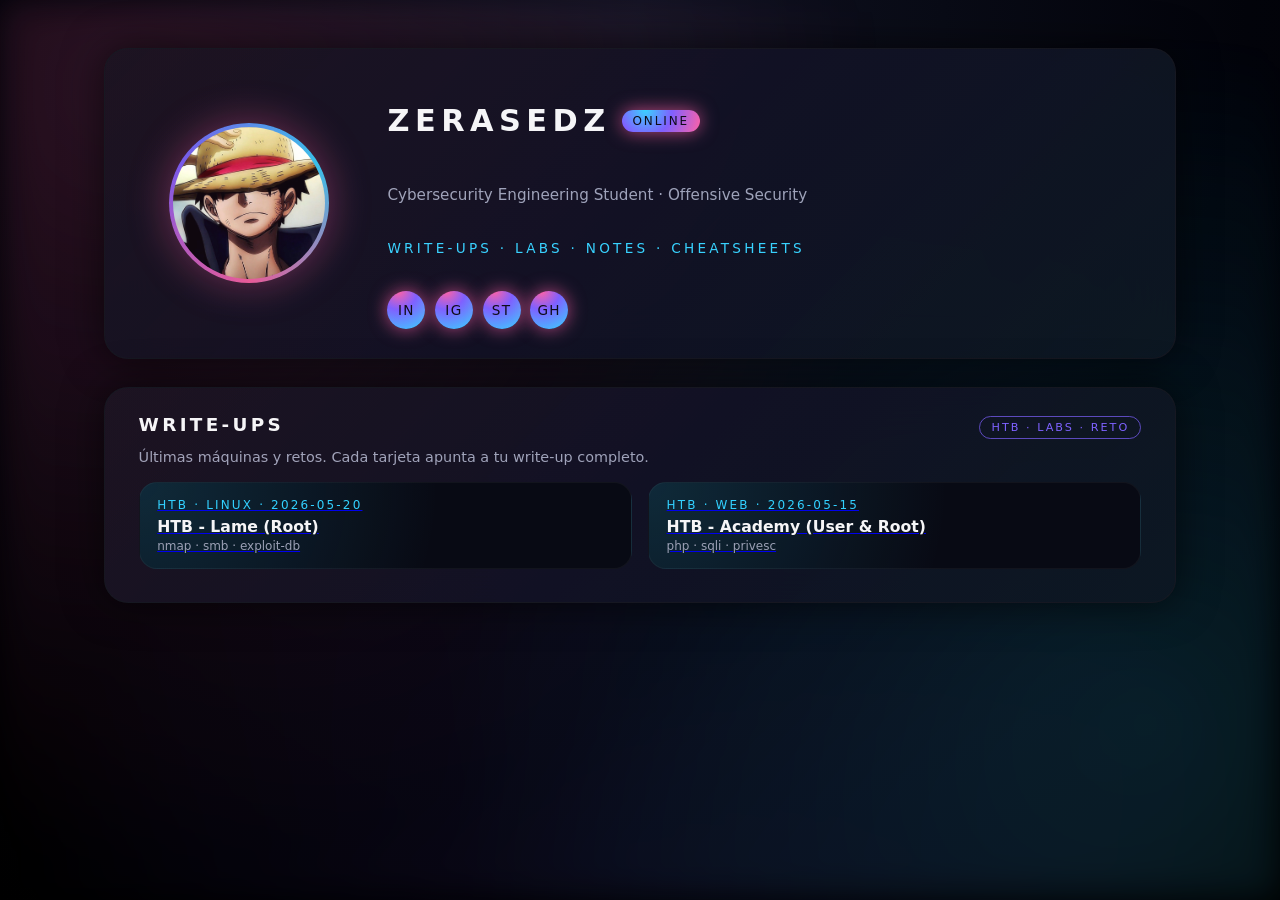
==== index.html @ d7bb5677 "Inicial blog write-ups" ====
<!DOCTYPE html>
<html lang="es">
<head>
  <meta charset="UTF-8" />
  <title>Tu Handle | Cybersec Lab</title>
  <meta name="viewport" content="width=device-width, initial-scale=1" />
  <link rel="stylesheet" href="styles.css" />
</head>
<body>
  <div class="bg-overlay"></div>

  <main class="container">
    <!-- TARJETA PERFIL -->
    <section class="card profile-card">
      <div class="profile-left">
        <div class="avatar">
          <!-- pon tu imagen en /img/avatar.jpg -->
          <img src="img/avatar.png" alt="Avatar" />
        </div>
      </div>

      <div class="profile-right">
        <div class="profile-header">
          <h1 class="handle">ZerasedZ</h1>
          <span class="status-pill">online</span>
        </div>
        <p class="subtitle">Cybersecurity Engineering Student · Offensive Security</p>
        <p class="meta">Write‑ups · Labs · Notes · Cheatsheets</p>

        <div class="social-row">
          <a href="https://linkedin.com" target="_blank" class="social-link">in</a>
          <a href="https://instagram.com" target="_blank" class="social-link">ig</a>
          <a href="https://steamcommunity.com" target="_blank" class="social-link">st</a>
          <a href="https://github.com" target="_blank" class="social-link">gh</a>
        </div>
      </div>
    </section>

    <!-- LISTA DE WRITE-UPS -->
    <section class="card posts-card">
      <header class="posts-header">
        <h2>Write‑ups</h2>
        <span class="badge">HTB · Labs · Reto</span>
      </header>
      <p class="posts-description">
        Últimas máquinas y retos. Cada tarjeta apunta a tu write‑up completo.
      </p>

      <div id="posts-list" class="posts-list">
        <!-- JS inyecta aquí las tarjetas -->
      </div>
    </section>
  </main>

  <script src="posts.js"></script>
</body>
</html>
---- styles.css ----
:root {
    --bg: #05070b;
    --bg-card: rgba(12, 16, 26, 0.92);
    --accent: #ff5e9f;     /* rosa neón suave */
    --accent-soft: #7b5cff;
    --accent-alt: #32d1ff; /* cian suave */
    --text-main: #f5f5f7;
    --text-muted: #9ba0b5;
    --border-glow: rgba(255, 94, 159, 0.3);
    --radius-lg: 24px;
    --radius-md: 18px;
    --shadow-soft: 0 0 40px rgba(0, 0, 0, 0.6);
    --font-main: system-ui, -apple-system, BlinkMacSystemFont, "SF Pro Text", sans-serif;
  }
  
  *,
  *::before,
  *::after {
    box-sizing: border-box;
  }
  
  html,
  body {
    margin: 0;
    padding: 0;
    height: 100%;
    font-family: var(--font-main);
    background: radial-gradient(circle at top, #101322 0, #02030a 55%, #000 100%);
    color: var(--text-main);
  }
  
  /* FONDO CON BLUR */
  
  .bg-overlay {
    position: fixed;
    inset: 0;
    pointer-events: none;
    background:
      radial-gradient(circle at 10% 10%, rgba(255, 94, 159, 0.18) 0, transparent 55%),
      radial-gradient(circle at 90% 80%, rgba(50, 209, 255, 0.16) 0, transparent 52%),
      radial-gradient(circle at 50% 120%, rgba(123, 92, 255, 0.12) 0, transparent 55%);
    filter: blur(18px);
    opacity: 0.9;
  }
  
  /* LAYOUT PRINCIPAL */
  
  .container {
    position: relative;
    min-height: 100vh;
    display: flex;
    flex-direction: column;
    gap: 1.8rem;
    padding: 3rem 1.5rem 3.5rem;
    max-width: 1120px;
    margin: 0 auto;
    z-index: 1;
  }
  
  /* TARJETAS */
  
  .card {
    backdrop-filter: blur(28px);
    background: linear-gradient(
      135deg,
      rgba(10, 12, 22, 0.98),
      rgba(9, 11, 20, 0.92)
    );
    border-radius: var(--radius-lg);
    border: 1px solid rgba(255, 255, 255, 0.05);
    box-shadow: var(--shadow-soft);
    position: relative;
    overflow: hidden;
  }
  
  .card::before {
    content: "";
    position: absolute;
    inset: -1px;
    border-radius: inherit;
    background: linear-gradient(
      135deg,
      rgba(255, 94, 159, 0.22),
      rgba(123, 92, 255, 0.18),
      rgba(50, 209, 255, 0.16)
    );
    opacity: 0.35;
    mix-blend-mode: screen;
    pointer-events: none;
  }
  
  /* PERFIL */
  
  .profile-card {
    display: grid;
    grid-template-columns: minmax(0, 220px) minmax(0, 1fr);
    gap: 1.8rem;
    padding: 1.8rem 2.1rem;
  }
  
  .profile-left {
    display: flex;
    align-items: center;
    justify-content: center;
  }
  
  .avatar {
    width: 160px;
    height: 160px;
    border-radius: 50%;
    padding: 4px;
    background: conic-gradient(
      from 180deg,
      rgba(255, 94, 159, 0.9),
      rgba(123, 92, 255, 0.9),
      rgba(50, 209, 255, 0.9),
      rgba(255, 94, 159, 0.9)
    );
    box-shadow: 0 0 40px rgba(255, 94, 159, 0.38);
  }
  
  .avatar img {
    width: 100%;
    height: 100%;
    border-radius: 50%;
    object-fit: cover;
  }
  
  .profile-right {
    display: flex;
    flex-direction: column;
    justify-content: center;
    gap: 0.45rem;
  }
  
  .profile-header {
    display: flex;
    align-items: center;
    gap: 0.7rem;
  }
  
  .handle {
    font-size: 1.9rem;
    letter-spacing: 0.18em;
    text-transform: uppercase;
    color: var(--text-main);
  }
  
  .status-pill {
    font-size: 0.75rem;
    text-transform: uppercase;
    letter-spacing: 0.16em;
    padding: 0.25rem 0.65rem;
    border-radius: 999px;
    background: radial-gradient(circle at 30% 0, #32d1ff 0, #7b5cff 45%, #ff5e9f 100%);
    color: #050509;
    box-shadow: 0 0 18px rgba(255, 94, 159, 0.7);
  }
  
  .subtitle {
    font-size: 0.95rem;
    color: var(--text-muted);
  }
  
  .meta {
    font-size: 0.85rem;
    text-transform: uppercase;
    letter-spacing: 0.24em;
    color: var(--accent-alt);
  }
  
  .social-row {
    margin-top: 0.9rem;
    display: flex;
    gap: 0.6rem;
  }
  
  .social-link {
    width: 38px;
    height: 38px;
    border-radius: 999px;
    display: inline-flex;
    align-items: center;
    justify-content: center;
    font-size: 0.85rem;
    text-transform: uppercase;
    letter-spacing: 0.1em;
    text-decoration: none;
    color: #050509;
    background: radial-gradient(circle at 30% 0, #ff5e9f 0, #7b5cff 40%, #32d1ff 100%);
    box-shadow: 0 0 18px rgba(255, 94, 159, 0.7);
    transition: transform 0.15s ease-out, box-shadow 0.15s ease-out, filter 0.15s;
  }
  
  .social-link:hover {
    transform: translateY(-1px) scale(1.04);
    filter: brightness(1.1);
    box-shadow: 0 0 22px rgba(50, 209, 255, 0.8);
  }
  
  /* WRITE-UPS */
  
  .posts-card {
    padding: 1.6rem 2.1rem 2.1rem;
  }
  
  .posts-header {
    display: flex;
    align-items: baseline;
    justify-content: space-between;
    gap: 1rem;
    margin-bottom: 0.6rem;
  }
  
  .posts-header h2 {
    margin: 0;
    font-size: 1.15rem;
    letter-spacing: 0.18em;
    text-transform: uppercase;
    color: var(--text-main);
  }
  
  .badge {
    padding: 0.25rem 0.7rem;
    border-radius: 999px;
    font-size: 0.7rem;
    text-transform: uppercase;
    letter-spacing: 0.18em;
    border: 1px solid rgba(123, 92, 255, 0.7);
    color: var(--accent-soft);
  }
  
  .posts-description {
    margin: 0 0 1.1rem;
    font-size: 0.9rem;
    color: var(--text-muted);
  }
  
  .posts-list {
    display: grid;
    grid-template-columns: repeat(auto-fit, minmax(260px, 1fr));
    gap: 1rem;
  }
  
  .post-card {
    position: relative;
    padding: 0.95rem 1.1rem;
    border-radius: var(--radius-md);
    background: radial-gradient(circle at 0 0, rgba(50, 209, 255, 0.16), transparent 60%),
                rgba(9, 11, 20, 0.96);
    border: 1px solid rgba(255, 255, 255, 0.04);
    cursor: pointer;
    transition: transform 0.15s ease-out, box-shadow 0.15s ease-out, border-color 0.15s;
  }
  
  .post-card:hover {
    transform: translateY(-3px);
    border-color: var(--border-glow);
    box-shadow: 0 16px 32px rgba(0, 0, 0, 0.7);
  }
  
  .post-title {
    font-size: 0.98rem;
    margin: 0 0 0.15rem;
    color: var(--text-main);
  }
  
  .post-meta {
    font-size: 0.75rem;
    text-transform: uppercase;
    letter-spacing: 0.18em;
    color: var(--accent-alt);
    margin-bottom: 0.3rem;
  }
  
  .post-tags {
    font-size: 0.75rem;
    color: var(--text-muted);
  }
  
  /* RESPONSIVE */
  
  @media (max-width: 720px) {
    .container {
      padding: 2.2rem 1.1rem 2.8rem;
    }
  
    .profile-card {
      grid-template-columns: 1fr;
      text-align: center;
    }
  
    .profile-header {
      justify-content: center;
    }
  
    .social-row {
      justify-content: center;
    }
  
    .avatar {
      width: 130px;
      height: 130px;
    }
  }
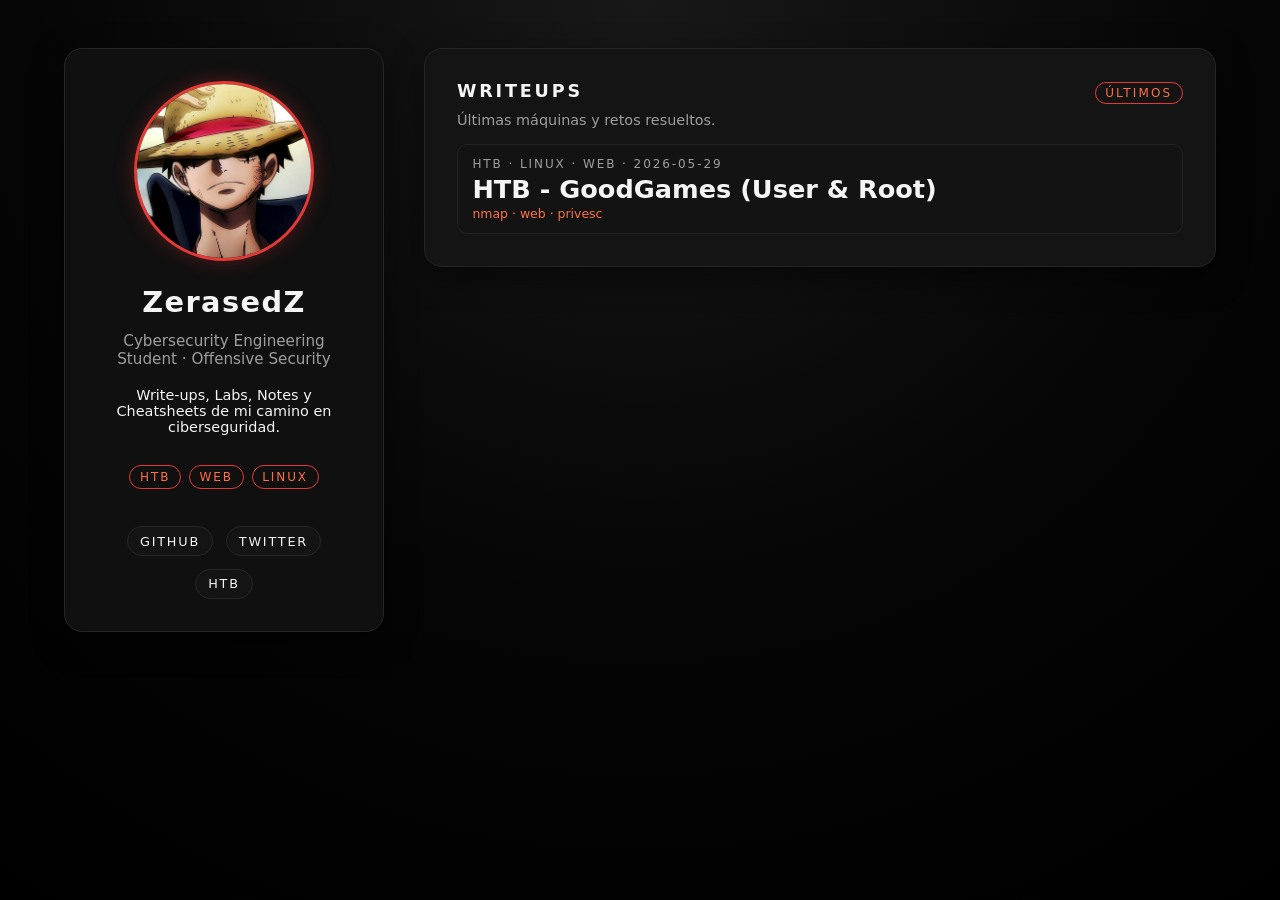
==== commit 7c69bfb4: "feat: actualizacion de diseño en index y agregado de writeup GoodGames" ====
--- a/index.html
+++ b/index.html
@@ -2,54 +2,52 @@
 <html lang="es">
 <head>
   <meta charset="UTF-8" />
-  <title>Tu Handle | Cybersec Lab</title>
+  <title>ZerasedZ | HTB Writeups</title>
   <meta name="viewport" content="width=device-width, initial-scale=1" />
-  <link rel="stylesheet" href="styles.css" />
+  <link rel="stylesheet" href="styles.css?v=2" />
 </head>
 <body>
-  <div class="bg-overlay"></div>
+  <main class="page">
+    
+    <aside class="profile-panel panel">
+      <div class="profile-photo">
+        <img src="img/avatar.png" alt="Avatar de ZerasedZ" />
+      </div>
 
-  <main class="container">
-    <!-- TARJETA PERFIL -->
-    <section class="card profile-card">
-      <div class="profile-left">
-        <div class="avatar">
-          <!-- pon tu imagen en /img/avatar.jpg -->
-          <img src="img/avatar.png" alt="Avatar" />
+      <div class="profile-info">
+        <h1 class="profile-name">ZerasedZ</h1>
+        <p class="profile-role">Cybersecurity Engineering Student · Offensive Security</p>
+        <p class="profile-text">
+          Write-ups, Labs, Notes y Cheatsheets de mi camino en ciberseguridad.
+        </p>
+
+        <div class="profile-meta">
+          <span>HTB</span>
+          <span>Web</span>
+          <span>Linux</span>
+        </div>
+
+        <div class="profile-links">
+          <a href="https://github.com/JeinerGutierrez" target="_blank">GitHub</a>
+          <a href="https://twitter.com" target="_blank">Twitter</a>
+          <a href="https://profile.hackthebox.com/profile/019d4be4-ec1e-706b-9196-b4be2dab6db5" target="_blank">HTB</a>
         </div>
       </div>
+    </aside>
 
-      <div class="profile-right">
-        <div class="profile-header">
-          <h1 class="handle">ZerasedZ</h1>
-          <span class="status-pill">online</span>
-        </div>
-        <p class="subtitle">Cybersecurity Engineering Student · Offensive Security</p>
-        <p class="meta">Write‑ups · Labs · Notes · Cheatsheets</p>
-
-        <div class="social-row">
-          <a href="https://linkedin.com" target="_blank" class="social-link">in</a>
-          <a href="https://instagram.com" target="_blank" class="social-link">ig</a>
-          <a href="https://steamcommunity.com" target="_blank" class="social-link">st</a>
-          <a href="https://github.com" target="_blank" class="social-link">gh</a>
-        </div>
-      </div>
-    </section>
-
-    <!-- LISTA DE WRITE-UPS -->
-    <section class="card posts-card">
-      <header class="posts-header">
-        <h2>Write‑ups</h2>
-        <span class="badge">HTB · Labs · Reto</span>
+    <section class="writeups-panel panel">
+      <header class="writeups-header">
+        <h2>Writeups</h2>
+        <span class="tag">Últimos</span>
       </header>
-      <p class="posts-description">
-        Últimas máquinas y retos. Cada tarjeta apunta a tu write‑up completo.
+      <p class="writeups-subtitle">
+        Últimas máquinas y retos resueltos.
       </p>
 
-      <div id="posts-list" class="posts-list">
-        <!-- JS inyecta aquí las tarjetas -->
-      </div>
+      <div id="posts-list" class="writeups-list">
+        </div>
     </section>
+    
   </main>
 
   <script src="posts.js"></script>
--- a/styles.css
+++ b/styles.css
@@ -1,305 +1,383 @@
 :root {
-    --bg: #05070b;
-    --bg-card: rgba(12, 16, 26, 0.92);
-    --accent: #ff5e9f;     /* rosa neón suave */
-    --accent-soft: #7b5cff;
-    --accent-alt: #32d1ff; /* cian suave */
-    --text-main: #f5f5f7;
-    --text-muted: #9ba0b5;
-    --border-glow: rgba(255, 94, 159, 0.3);
-    --radius-lg: 24px;
-    --radius-md: 18px;
-    --shadow-soft: 0 0 40px rgba(0, 0, 0, 0.6);
-    --font-main: system-ui, -apple-system, BlinkMacSystemFont, "SF Pro Text", sans-serif;
+  --bg: #050505;
+  --panel: #101010;
+  --panel-alt: #141414;
+  --accent: #e53935;    
+  --accent-soft: #ff7043;
+  --text-main: #f5f5f5;
+  --text-muted: #9e9e9e;
+  --border: #262626;
+  --radius: 18px;
+  --font-main: system-ui, -apple-system, BlinkMacSystemFont, "SF Pro Text", sans-serif;
+}
+
+*,
+*::before,
+*::after {
+  box-sizing: border-box;
+}
+
+html, body {
+  margin: 0;
+  padding: 0;
+  height: 100%;
+  font-family: var(--font-main);
+  background: radial-gradient(circle at top, #181818 0, #050505 55%, #000 100%);
+  color: var(--text-main);
+}
+
+/* ==========================================
+   DISEÑO DEL INDEX (PÁGINA PRINCIPAL)
+========================================== */
+
+.page {
+  width: 100%;
+  max-width: 1200px;
+  min-height: 100vh;
+  margin: 0 auto; 
+  padding: 3rem 1.5rem;
+  display: grid;
+  grid-template-columns: 320px 1fr; 
+  gap: 2.5rem;
+  align-items: start;
+}
+
+.panel {
+  background: var(--panel);
+  border-radius: var(--radius);
+  border: 1px solid var(--border);
+  padding: 2rem;
+  box-shadow: 0 10px 30px rgba(0, 0, 0, 0.5);
+}
+
+.profile-panel {
+  display: flex;
+  flex-direction: column;
+  align-items: center;
+  text-align: center;
+}
+
+.profile-photo {
+  width: 180px; 
+  height: 180px; 
+  border-radius: 50%; 
+  overflow: hidden; 
+  border: 3px solid var(--accent);
+  box-shadow: 0 0 20px rgba(229, 57, 53, 0.3);
+  margin-bottom: 1.5rem;
+  flex-shrink: 0; 
+}
+
+.profile-photo img {
+  width: 100%;
+  height: 100%;
+  object-fit: cover; 
+}
+
+.profile-info {
+  display: flex;
+  flex-direction: column;
+  gap: 0.8rem;
+  width: 100%;
+}
+
+.profile-name {
+  margin: 0;
+  font-size: 1.8rem;
+  letter-spacing: 0.05em;
+}
+
+.profile-role {
+  margin: 0;
+  font-size: 0.95rem;
+  color: var(--text-muted);
+}
+
+.profile-text {
+  margin: 0.4rem 0 0;
+  font-size: 0.9rem;
+  color: var(--text-main);
+}
+
+.profile-meta {
+  display: flex;
+  flex-wrap: wrap;
+  justify-content: center;
+  gap: 0.5rem;
+  margin-top: 0.5rem;
+}
+
+.profile-meta span {
+  display: inline-block;
+  margin-top: 0.6rem;
+  padding: 0.25rem 0.6rem;
+  font-size: 0.75rem;
+  text-transform: uppercase;
+  letter-spacing: 0.16em;
+  border-radius: 999px;
+  border: 1px solid var(--accent);
+  color: var(--accent-soft);
+}
+
+.profile-links {
+  margin-top: 1.5rem;
+  display: flex;
+  flex-wrap: wrap;
+  justify-content: center;
+  gap: 0.8rem;
+}
+
+.profile-links a {
+  font-size: 0.8rem;
+  text-decoration: none;
+  text-transform: uppercase;
+  letter-spacing: 0.14em;
+  padding: 0.4rem 0.75rem;
+  border-radius: 999px;
+  border: 1px solid var(--border);
+  color: var(--text-main);
+  background: var(--panel-alt);
+  transition: background 0.15s ease, color 0.15s ease, border-color 0.15s ease;
+}
+
+.profile-links a:hover {
+  background: var(--accent);
+  border-color: var(--accent);
+  color: #050505;
+}
+
+.writeups-panel {
+  background: var(--panel-alt);
+}
+
+.writeups-header {
+  display: flex;
+  align-items: baseline;
+  justify-content: space-between;
+  gap: 1rem;
+  margin-bottom: 0.5rem;
+}
+
+.writeups-header h2 {
+  margin: 0;
+  font-size: 1.1rem;
+  text-transform: uppercase;
+  letter-spacing: 0.16em;
+}
+
+.tag {
+  padding: 0.2rem 0.6rem;
+  border-radius: 999px;
+  border: 1px solid var(--accent);
+  font-size: 0.75rem;
+  text-transform: uppercase;
+  letter-spacing: 0.18em;
+  color: var(--accent-soft);
+}
+
+.writeups-subtitle {
+  margin: 0 0 1rem;
+  font-size: 0.9rem;
+  color: var(--text-muted);
+}
+
+.writeups-list {
+  display: flex;
+  flex-direction: column;
+  gap: 0.8rem;
+}
+
+.post-card {
+  display: block;
+  padding: 0.75rem 0.9rem;
+  border-radius: 10px;
+  background: #131313;
+  border: 1px solid #222;
+  text-decoration: none;
+  color: var(--text-main);
+  transition: border-color 0.12s ease, transform 0.12s ease, box-shadow 0.12s ease;
+}
+
+.post-card:hover {
+  border-color: var(--accent);
+  transform: translateY(-2px);
+  box-shadow: 0 10px 22px rgba(0, 0, 0, 0.7);
+}
+
+.post-meta {
+  font-size: 0.75rem;
+  color: var(--text-muted);
+  text-transform: uppercase;
+  letter-spacing: 0.16em;
+  margin-bottom: 0.15rem;
+}
+
+.post-title {
+  margin: 0;
+  font-size: 0.95rem;
+}
+
+.post-tags {
+  margin-top: 0.15rem;
+  font-size: 0.78rem;
+  color: var(--accent-soft);
+}
+
+@media (max-width: 800px) {
+  .page {
+    grid-template-columns: 1fr;
+    padding: 2rem 1rem;
   }
+}
+
+/* ==========================================
+   DISEÑO DE LOS WRITEUPS (INTACTO)
+========================================== */
+
+.post-layout {
+  min-height: 100vh;
+  display: grid;
+  grid-template-columns: 260px minmax(0, 1fr);
+  background: radial-gradient(circle at top, #181818 0, #050505 55%, #000 100%);
+  color: var(--text-main);
+}
+
+.post-sidebar {
+  padding: 5rem 1.6rem 2rem; 
+  border-right: 1px solid #202020;
+  background: #05070b;
+  position: sticky;
+  top: 0;
+  align-self: flex-start;
+  height: 100vh;
+  overflow-y: auto;
   
-  *,
-  *::before,
-  *::after {
-    box-sizing: border-box;
+  display: flex;
+  flex-direction: column;
+  align-items: center;
+  text-align: center;
+}
+
+.sidebar-avatar {
+  width: 140px;  
+  height: 140px; 
+  border-radius: 50%;
+  overflow: hidden;
+  border: 3px solid var(--accent);
+  margin-bottom: 1.2rem;
+}
+.sidebar-avatar img {
+  width: 100%;
+  height: 100%;
+  object-fit: cover;
+}
+
+.post-section img {
+  max-width: 100%;
+  height: auto;
+  display: block;
+  margin: 0.8rem auto;
+  border-radius: 8px;
+}
+
+.post-section img {
+  max-height: 600px;
+  object-fit: contain;
+}
+.sidebar-name {
+  margin: 0;
+  font-size: 1.4rem; 
+}
+
+.sidebar-role {
+  margin: 0.2rem 0 1.5rem;
+  font-size: 0.95rem; 
+  color: var(--text-muted);
+}
+
+.sidebar-list,
+.sidebar-links {
+  list-style: none;
+  padding: 0;
+  margin: 0 0 1.5rem;
+  font-size: 1rem; 
+  display: flex;
+  flex-direction: column;
+  gap: 0.5rem;
+}
+.sidebar-list li {
+  margin-bottom: 0.2rem;
+}
+
+.sidebar-links li {
+  margin-bottom: 0.25rem;
+}
+
+.sidebar-links a {
+  color: var(--text-main);
+  text-decoration: none;
+}
+
+.sidebar-links a:hover {
+  color: var(--accent-soft);
+}
+
+.post-main {
+  padding: 2rem 2.5rem;
+}
+.post-header {
+  margin-bottom: 1.5rem;
+}
+
+.post-breadcrumb {
+  margin: 0 0 0.4rem;
+  font-size: 0.8rem;
+  color: var(--text-muted);
+}
+
+.post-title {
+  margin: 0;
+  font-size: 1.6rem;
+}
+
+.post-date {
+  margin: 0.4rem 0 0;
+  font-size: 0.85rem;
+  color: var(--text-muted);
+}
+
+.post-section {
+  margin-bottom: 1.5rem;
+}
+
+.post-section h2 {
+  margin-bottom: 0.5rem;
+  font-size: 1.05rem;
+}
+
+.post-index {
+  padding-left: 1.3rem;
+  font-size: 0.95rem;
+}
+
+.post-section pre {
+  background: #101010;
+  padding: 0.8rem 1rem;
+  border-radius: 10px;
+  font-size: 0.85rem;
+  overflow-x: auto;
+}
+
+@media (max-width: 800px) {
+  .post-layout {
+    grid-template-columns: 1fr;
   }
-  
-  html,
-  body {
-    margin: 0;
-    padding: 0;
-    height: 100%;
-    font-family: var(--font-main);
-    background: radial-gradient(circle at top, #101322 0, #02030a 55%, #000 100%);
-    color: var(--text-main);
-  }
-  
-  /* FONDO CON BLUR */
-  
-  .bg-overlay {
-    position: fixed;
-    inset: 0;
-    pointer-events: none;
-    background:
-      radial-gradient(circle at 10% 10%, rgba(255, 94, 159, 0.18) 0, transparent 55%),
-      radial-gradient(circle at 90% 80%, rgba(50, 209, 255, 0.16) 0, transparent 52%),
-      radial-gradient(circle at 50% 120%, rgba(123, 92, 255, 0.12) 0, transparent 55%);
-    filter: blur(18px);
-    opacity: 0.9;
-  }
-  
-  /* LAYOUT PRINCIPAL */
-  
-  .container {
-    position: relative;
-    min-height: 100vh;
-    display: flex;
-    flex-direction: column;
-    gap: 1.8rem;
-    padding: 3rem 1.5rem 3.5rem;
-    max-width: 1120px;
-    margin: 0 auto;
-    z-index: 1;
-  }
-  
-  /* TARJETAS */
-  
-  .card {
-    backdrop-filter: blur(28px);
-    background: linear-gradient(
-      135deg,
-      rgba(10, 12, 22, 0.98),
-      rgba(9, 11, 20, 0.92)
-    );
-    border-radius: var(--radius-lg);
-    border: 1px solid rgba(255, 255, 255, 0.05);
-    box-shadow: var(--shadow-soft);
-    position: relative;
-    overflow: hidden;
-  }
-  
-  .card::before {
-    content: "";
-    position: absolute;
-    inset: -1px;
-    border-radius: inherit;
-    background: linear-gradient(
-      135deg,
-      rgba(255, 94, 159, 0.22),
-      rgba(123, 92, 255, 0.18),
-      rgba(50, 209, 255, 0.16)
-    );
-    opacity: 0.35;
-    mix-blend-mode: screen;
-    pointer-events: none;
-  }
-  
-  /* PERFIL */
-  
-  .profile-card {
-    display: grid;
-    grid-template-columns: minmax(0, 220px) minmax(0, 1fr);
-    gap: 1.8rem;
-    padding: 1.8rem 2.1rem;
-  }
-  
-  .profile-left {
+
+  .post-sidebar {
+    border-right: none;
+    border-bottom: 1px solid #202020;
     display: flex;
     align-items: center;
-    justify-content: center;
-  }
-  
-  .avatar {
-    width: 160px;
-    height: 160px;
-    border-radius: 50%;
-    padding: 4px;
-    background: conic-gradient(
-      from 180deg,
-      rgba(255, 94, 159, 0.9),
-      rgba(123, 92, 255, 0.9),
-      rgba(50, 209, 255, 0.9),
-      rgba(255, 94, 159, 0.9)
-    );
-    box-shadow: 0 0 40px rgba(255, 94, 159, 0.38);
-  }
-  
-  .avatar img {
-    width: 100%;
-    height: 100%;
-    border-radius: 50%;
-    object-fit: cover;
-  }
-  
-  .profile-right {
-    display: flex;
-    flex-direction: column;
-    justify-content: center;
-    gap: 0.45rem;
-  }
-  
-  .profile-header {
-    display: flex;
-    align-items: center;
-    gap: 0.7rem;
-  }
-  
-  .handle {
-    font-size: 1.9rem;
-    letter-spacing: 0.18em;
-    text-transform: uppercase;
-    color: var(--text-main);
-  }
-  
-  .status-pill {
-    font-size: 0.75rem;
-    text-transform: uppercase;
-    letter-spacing: 0.16em;
-    padding: 0.25rem 0.65rem;
-    border-radius: 999px;
-    background: radial-gradient(circle at 30% 0, #32d1ff 0, #7b5cff 45%, #ff5e9f 100%);
-    color: #050509;
-    box-shadow: 0 0 18px rgba(255, 94, 159, 0.7);
-  }
-  
-  .subtitle {
-    font-size: 0.95rem;
-    color: var(--text-muted);
-  }
-  
-  .meta {
-    font-size: 0.85rem;
-    text-transform: uppercase;
-    letter-spacing: 0.24em;
-    color: var(--accent-alt);
-  }
-  
-  .social-row {
-    margin-top: 0.9rem;
-    display: flex;
-    gap: 0.6rem;
-  }
-  
-  .social-link {
-    width: 38px;
-    height: 38px;
-    border-radius: 999px;
-    display: inline-flex;
-    align-items: center;
-    justify-content: center;
-    font-size: 0.85rem;
-    text-transform: uppercase;
-    letter-spacing: 0.1em;
-    text-decoration: none;
-    color: #050509;
-    background: radial-gradient(circle at 30% 0, #ff5e9f 0, #7b5cff 40%, #32d1ff 100%);
-    box-shadow: 0 0 18px rgba(255, 94, 159, 0.7);
-    transition: transform 0.15s ease-out, box-shadow 0.15s ease-out, filter 0.15s;
-  }
-  
-  .social-link:hover {
-    transform: translateY(-1px) scale(1.04);
-    filter: brightness(1.1);
-    box-shadow: 0 0 22px rgba(50, 209, 255, 0.8);
-  }
-  
-  /* WRITE-UPS */
-  
-  .posts-card {
-    padding: 1.6rem 2.1rem 2.1rem;
-  }
-  
-  .posts-header {
-    display: flex;
-    align-items: baseline;
-    justify-content: space-between;
-    gap: 1rem;
-    margin-bottom: 0.6rem;
-  }
-  
-  .posts-header h2 {
-    margin: 0;
-    font-size: 1.15rem;
-    letter-spacing: 0.18em;
-    text-transform: uppercase;
-    color: var(--text-main);
-  }
-  
-  .badge {
-    padding: 0.25rem 0.7rem;
-    border-radius: 999px;
-    font-size: 0.7rem;
-    text-transform: uppercase;
-    letter-spacing: 0.18em;
-    border: 1px solid rgba(123, 92, 255, 0.7);
-    color: var(--accent-soft);
-  }
-  
-  .posts-description {
-    margin: 0 0 1.1rem;
-    font-size: 0.9rem;
-    color: var(--text-muted);
-  }
-  
-  .posts-list {
-    display: grid;
-    grid-template-columns: repeat(auto-fit, minmax(260px, 1fr));
     gap: 1rem;
   }
-  
-  .post-card {
-    position: relative;
-    padding: 0.95rem 1.1rem;
-    border-radius: var(--radius-md);
-    background: radial-gradient(circle at 0 0, rgba(50, 209, 255, 0.16), transparent 60%),
-                rgba(9, 11, 20, 0.96);
-    border: 1px solid rgba(255, 255, 255, 0.04);
-    cursor: pointer;
-    transition: transform 0.15s ease-out, box-shadow 0.15s ease-out, border-color 0.15s;
-  }
-  
-  .post-card:hover {
-    transform: translateY(-3px);
-    border-color: var(--border-glow);
-    box-shadow: 0 16px 32px rgba(0, 0, 0, 0.7);
-  }
-  
-  .post-title {
-    font-size: 0.98rem;
-    margin: 0 0 0.15rem;
-    color: var(--text-main);
-  }
-  
-  .post-meta {
-    font-size: 0.75rem;
-    text-transform: uppercase;
-    letter-spacing: 0.18em;
-    color: var(--accent-alt);
-    margin-bottom: 0.3rem;
-  }
-  
-  .post-tags {
-    font-size: 0.75rem;
-    color: var(--text-muted);
-  }
-  
-  /* RESPONSIVE */
-  
-  @media (max-width: 720px) {
-    .container {
-      padding: 2.2rem 1.1rem 2.8rem;
-    }
-  
-    .profile-card {
-      grid-template-columns: 1fr;
-      text-align: center;
-    }
-  
-    .profile-header {
-      justify-content: center;
-    }
-  
-    .social-row {
-      justify-content: center;
-    }
-  
-    .avatar {
-      width: 130px;
-      height: 130px;
-    }
-  }+}
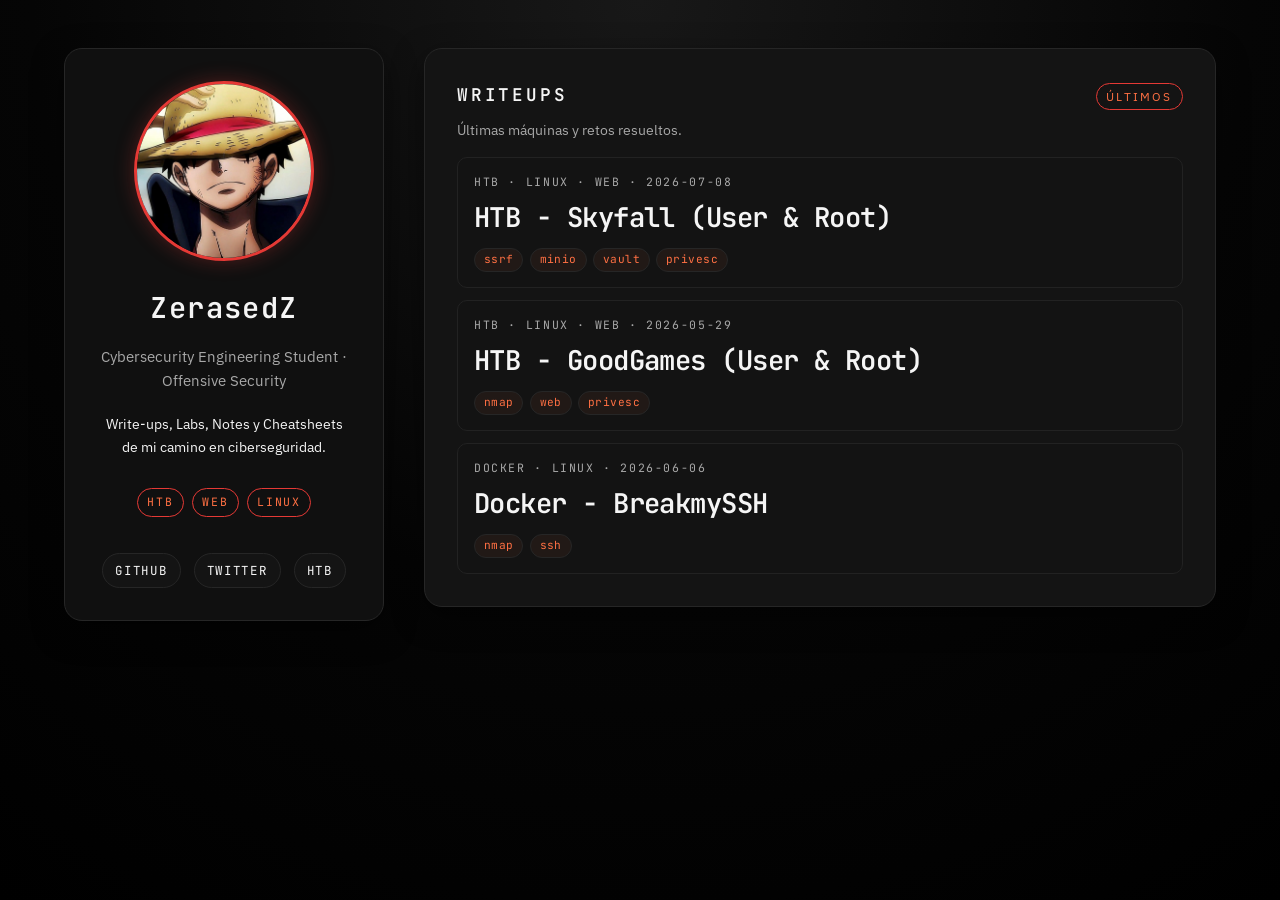
==== commit ceab8030: "writeup skyfall" ====
--- a/index.html
+++ b/index.html
@@ -4,7 +4,13 @@
   <meta charset="UTF-8" />
   <title>ZerasedZ | HTB Writeups</title>
   <meta name="viewport" content="width=device-width, initial-scale=1" />
-  <link rel="stylesheet" href="styles.css?v=2" />
+  <meta name="description" content="Writeups técnicos de HackTheBox, Dockerlabs y ciberseguridad ofensiva: enumeración, explotación y escalada de privilegios paso a paso." />
+  <meta name="color-scheme" content="dark" />
+  <link rel="icon" href="img/avatar.png" />
+  <link rel="preconnect" href="https://fonts.googleapis.com" />
+  <link rel="preconnect" href="https://fonts.gstatic.com" crossorigin />
+  <link href="https://fonts.googleapis.com/css2?family=IBM+Plex+Sans:wght@400;500;600;700&family=JetBrains+Mono:wght@400;500;600;700&display=swap" rel="stylesheet" />
+  <link rel="stylesheet" href="styles.css?v=3" />
 </head>
 <body>
   <main class="page">
--- a/styles.css
+++ b/styles.css
@@ -2,13 +2,15 @@
   --bg: #050505;
   --panel: #101010;
   --panel-alt: #141414;
-  --accent: #e53935;    
+  --accent: #e53935;
   --accent-soft: #ff7043;
   --text-main: #f5f5f5;
-  --text-muted: #9e9e9e;
+  --text-muted: #a8a8a8;
   --border: #262626;
   --radius: 18px;
-  --font-main: system-ui, -apple-system, BlinkMacSystemFont, "SF Pro Text", sans-serif;
+  --font-main: "IBM Plex Sans", system-ui, -apple-system, BlinkMacSystemFont, "SF Pro Text", sans-serif;
+  --font-mono: "JetBrains Mono", ui-monospace, "SF Mono", Consolas, monospace;
+  --ease-out: cubic-bezier(0.23, 1, 0.32, 1);
 }
 
 *,
@@ -17,6 +19,10 @@
   box-sizing: border-box;
 }
 
+html {
+  color-scheme: dark;
+}
+
 html, body {
   margin: 0;
   padding: 0;
@@ -24,11 +30,28 @@
   font-family: var(--font-main);
   background: radial-gradient(circle at top, #181818 0, #050505 55%, #000 100%);
   color: var(--text-main);
-}
-
-/* ==========================================
-   DISEÑO DEL INDEX (PÁGINA PRINCIPAL)
-========================================== */
+  line-height: 1.6;
+}
+
+h1, h2, h3 {
+  font-family: var(--font-mono);
+  letter-spacing: -0.02em;
+  font-weight: 600;
+}
+
+a:focus-visible,
+button:focus-visible {
+  outline: 2px solid var(--accent-soft);
+  outline-offset: 3px;
+  border-radius: 4px;
+}
+
+@media (prefers-reduced-motion: reduce) {
+  *, *::before, *::after {
+    animation-duration: 0.001ms !important;
+    transition-duration: 0.001ms !important;
+  }
+}
 
 .page {
   width: 100%;
@@ -107,13 +130,27 @@
   margin-top: 0.5rem;
 }
 
+.pill {
+  display: inline-block;
+  padding: 0.25rem 0.6rem;
+  font-family: var(--font-mono);
+  font-size: 0.72rem;
+  text-transform: uppercase;
+  letter-spacing: 0.14em;
+  border-radius: 999px;
+  border: 1px solid var(--accent);
+  color: var(--accent-soft);
+  background: rgba(229, 57, 53, 0.06);
+}
+
 .profile-meta span {
   display: inline-block;
   margin-top: 0.6rem;
   padding: 0.25rem 0.6rem;
-  font-size: 0.75rem;
-  text-transform: uppercase;
-  letter-spacing: 0.16em;
+  font-family: var(--font-mono);
+  font-size: 0.72rem;
+  text-transform: uppercase;
+  letter-spacing: 0.14em;
   border-radius: 999px;
   border: 1px solid var(--accent);
   color: var(--accent-soft);
@@ -128,7 +165,8 @@
 }
 
 .profile-links a {
-  font-size: 0.8rem;
+  font-family: var(--font-mono);
+  font-size: 0.78rem;
   text-decoration: none;
   text-transform: uppercase;
   letter-spacing: 0.14em;
@@ -137,13 +175,18 @@
   border: 1px solid var(--border);
   color: var(--text-main);
   background: var(--panel-alt);
-  transition: background 0.15s ease, color 0.15s ease, border-color 0.15s ease;
+  display: inline-block;
+  transition: background 0.15s ease, color 0.15s ease, border-color 0.15s ease, transform 0.12s var(--ease-out);
 }
 
 .profile-links a:hover {
   background: var(--accent);
   border-color: var(--accent);
   color: #050505;
+}
+
+.profile-links a:active {
+  transform: scale(0.96);
 }
 
 .writeups-panel {
@@ -189,13 +232,13 @@
 
 .post-card {
   display: block;
-  padding: 0.75rem 0.9rem;
+  padding: 0.9rem 1rem;
   border-radius: 10px;
   background: #131313;
   border: 1px solid #222;
   text-decoration: none;
   color: var(--text-main);
-  transition: border-color 0.12s ease, transform 0.12s ease, box-shadow 0.12s ease;
+  transition: border-color 0.12s ease, transform 0.12s var(--ease-out), box-shadow 0.12s ease;
 }
 
 .post-card:hover {
@@ -204,23 +247,41 @@
   box-shadow: 0 10px 22px rgba(0, 0, 0, 0.7);
 }
 
+.post-card:active {
+  transform: translateY(-2px) scale(0.98);
+}
+
 .post-meta {
-  font-size: 0.75rem;
-  color: var(--text-muted);
-  text-transform: uppercase;
-  letter-spacing: 0.16em;
-  margin-bottom: 0.15rem;
+  font-family: var(--font-mono);
+  font-size: 0.72rem;
+  color: var(--text-muted);
+  text-transform: uppercase;
+  letter-spacing: 0.14em;
+  margin-bottom: 0.3rem;
 }
 
 .post-title {
   margin: 0;
-  font-size: 0.95rem;
+  font-size: 1rem;
+  font-weight: 600;
 }
 
 .post-tags {
-  margin-top: 0.15rem;
-  font-size: 0.78rem;
-  color: var(--accent-soft);
+  margin-top: 0.5rem;
+  display: flex;
+  flex-wrap: wrap;
+  gap: 0.4rem;
+}
+
+.post-tags span {
+  font-family: var(--font-mono);
+  font-size: 0.7rem;
+  letter-spacing: 0.04em;
+  color: var(--accent-soft);
+  border: 1px solid var(--border);
+  background: rgba(255, 112, 67, 0.06);
+  border-radius: 999px;
+  padding: 0.15rem 0.55rem;
 }
 
 @media (max-width: 800px) {
@@ -229,10 +290,6 @@
     padding: 2rem 1rem;
   }
 }
-
-/* ==========================================
-   DISEÑO DE LOS WRITEUPS (INTACTO)
-========================================== */
 
 .post-layout {
   min-height: 100vh;
@@ -274,15 +331,15 @@
 
 .post-section img {
   max-width: 100%;
+  max-height: 600px;
   height: auto;
+  object-fit: contain;
   display: block;
-  margin: 0.8rem auto;
-  border-radius: 8px;
-}
-
-.post-section img {
-  max-height: 600px;
-  object-fit: contain;
+  margin: 1rem auto;
+  border-radius: 10px;
+  border: 1px solid var(--border);
+  background: #0a0a0a;
+  padding: 6px;
 }
 .sidebar-name {
   margin: 0;
@@ -300,13 +357,23 @@
   list-style: none;
   padding: 0;
   margin: 0 0 1.5rem;
-  font-size: 1rem; 
-  display: flex;
-  flex-direction: column;
+  font-size: 1rem;
+  display: flex;
+  flex-direction: row;
+  flex-wrap: wrap;
+  justify-content: center;
   gap: 0.5rem;
 }
 .sidebar-list li {
-  margin-bottom: 0.2rem;
+  font-family: var(--font-mono);
+  font-size: 0.72rem;
+  text-transform: uppercase;
+  letter-spacing: 0.12em;
+  color: var(--accent-soft);
+  border: 1px solid var(--accent);
+  background: rgba(229, 57, 53, 0.06);
+  border-radius: 999px;
+  padding: 0.25rem 0.6rem;
 }
 
 .sidebar-links li {
@@ -316,9 +383,42 @@
 .sidebar-links a {
   color: var(--text-main);
   text-decoration: none;
+  font-family: var(--font-mono);
+  font-size: 0.78rem;
+  text-transform: uppercase;
+  letter-spacing: 0.1em;
+  padding: 0.3rem 0.7rem;
+  border-radius: 999px;
+  border: 1px solid var(--border);
+  background: var(--panel-alt);
+  display: inline-block;
+  transition: background 0.15s ease, color 0.15s ease, border-color 0.15s ease, transform 0.12s var(--ease-out);
 }
 
 .sidebar-links a:hover {
+  background: var(--accent);
+  border-color: var(--accent);
+  color: #050505;
+}
+
+.sidebar-links a:active {
+  transform: scale(0.96);
+}
+
+.back-home {
+  margin-top: 1.4rem;
+  font-family: var(--font-mono);
+  font-size: 0.75rem;
+  text-transform: uppercase;
+  letter-spacing: 0.12em;
+  color: var(--text-muted);
+  text-decoration: none;
+  border-top: 1px solid var(--border);
+  padding-top: 1.2rem;
+  width: 100%;
+}
+
+.back-home:hover {
   color: var(--accent-soft);
 }
 
@@ -335,49 +435,175 @@
   color: var(--text-muted);
 }
 
+.post-breadcrumb a {
+  color: var(--text-muted);
+  text-decoration: none;
+  border-bottom: 1px solid transparent;
+}
+
+.post-breadcrumb a:hover {
+  color: var(--accent-soft);
+  border-bottom-color: currentColor;
+}
+
 .post-title {
   margin: 0;
-  font-size: 1.6rem;
+  font-size: 1.7rem;
+  letter-spacing: -0.02em;
 }
 
 .post-date {
-  margin: 0.4rem 0 0;
+  margin: 0.6rem 0 0;
   font-size: 0.85rem;
   color: var(--text-muted);
+  display: flex;
+  flex-wrap: wrap;
+  gap: 0.5rem;
+  align-items: center;
 }
 
 .post-section {
-  margin-bottom: 1.5rem;
+  margin-bottom: 2rem;
 }
 
 .post-section h2 {
-  margin-bottom: 0.5rem;
+  margin: 0 0 0.7rem;
   font-size: 1.05rem;
+  padding-bottom: 0.5rem;
+  border-bottom: 1px solid var(--border);
+  scroll-margin-top: 1.5rem;
+}
+
+.post-section p,
+.post-section li {
+  max-width: 72ch;
+  color: var(--text-main);
+}
+
+.post-section p {
+  margin: 0 0 0.9rem;
+}
+
+.post-toc {
+  background: var(--panel-alt);
+  border: 1px solid var(--border);
+  border-radius: var(--radius);
+  padding: 1.2rem 1.5rem;
+  margin-bottom: 2rem;
+}
+
+.post-toc h2 {
+  margin: 0 0 0.7rem;
+  font-size: 0.85rem;
+  text-transform: uppercase;
+  letter-spacing: 0.14em;
+  color: var(--text-muted);
+  border: none;
+  padding: 0;
 }
 
 .post-index {
-  padding-left: 1.3rem;
-  font-size: 0.95rem;
+  padding-left: 1.2rem;
+  margin: 0;
+  font-size: 0.92rem;
+  columns: 2;
+  column-gap: 2rem;
+}
+
+.post-index li {
+  margin-bottom: 0.4rem;
+  break-inside: avoid;
+}
+
+.post-index a {
+  color: var(--text-main);
+  text-decoration: none;
+  border-bottom: 1px solid transparent;
+}
+
+.post-index a:hover {
+  color: var(--accent-soft);
+  border-bottom-color: currentColor;
 }
 
 .post-section pre {
-  background: #101010;
-  padding: 0.8rem 1rem;
+  background: #0c0c0c;
+  border: 1px solid var(--border);
+  padding: 0.9rem 1.1rem;
   border-radius: 10px;
   font-size: 0.85rem;
+  line-height: 1.55;
   overflow-x: auto;
+}
+
+.post-section code {
+  font-family: var(--font-mono);
+}
+
+.post-section p code {
+  background: var(--panel-alt);
+  border: 1px solid var(--border);
+  border-radius: 4px;
+  padding: 0.1rem 0.4rem;
+  font-size: 0.85em;
 }
 
 @media (max-width: 800px) {
   .post-layout {
-    grid-template-columns: 1fr;
-  }
+    display: flex;
+    flex-direction: column;
+  }
+
 
   .post-sidebar {
+    position: relative;
+    height: auto;
+    padding: 2rem 1.5rem 1.5rem;
+    background: transparent;
     border-right: none;
     border-bottom: 1px solid #202020;
+    
+  
     display: flex;
+    flex-direction: column;
     align-items: center;
+    text-align: center;
+  }
+
+ 
+  .sidebar-avatar {
+    width: 90px;
+    height: 90px;
+    margin: 0 0 1rem 0; 
+  }
+
+
+  .sidebar-name {
+    font-size: 1.4rem;
+  }
+
+  .sidebar-role {
+    margin: 0.2rem 0 1rem 0;
+    font-size: 0.9rem;
+  }
+
+ 
+  .sidebar-list,
+  .sidebar-links {
+    display: flex;
+    flex-direction: row;
+    flex-wrap: wrap;
+    justify-content: center;
     gap: 1rem;
+    margin: 0 0 0.5rem 0;
+  }
+
+
+  .post-main {
+    padding: 1.5rem 1.2rem;
+  }
+
+  .post-index {
+    columns: 1;
   }
 }
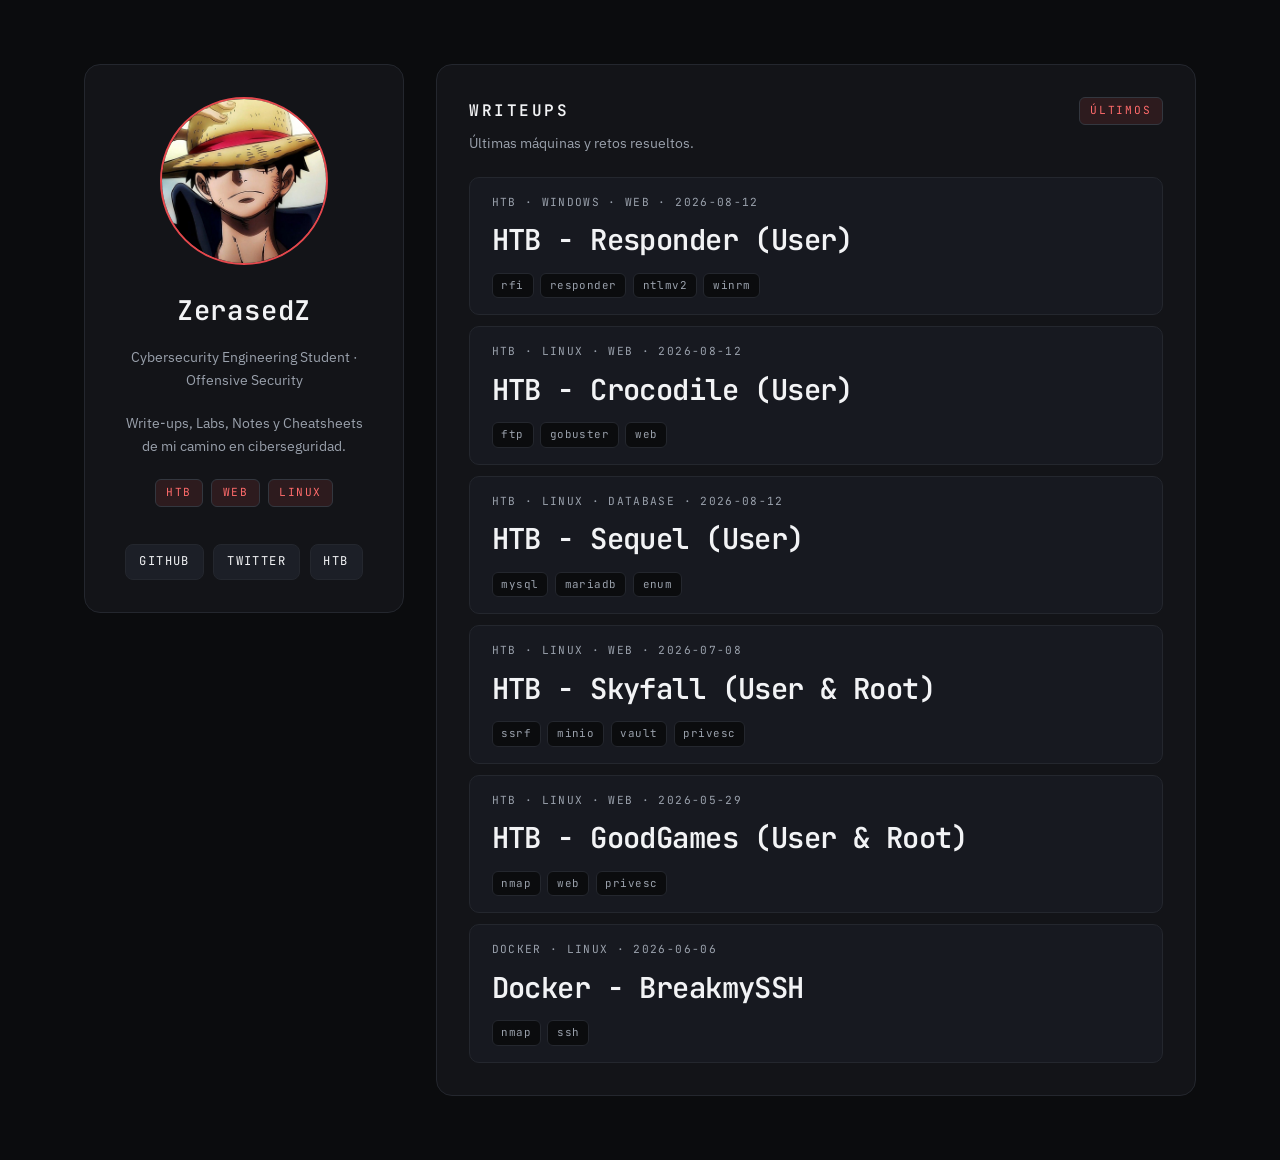
==== commit 7d5aa289: "act" ====
--- a/index.html
+++ b/index.html
@@ -10,7 +10,7 @@
   <link rel="preconnect" href="https://fonts.googleapis.com" />
   <link rel="preconnect" href="https://fonts.gstatic.com" crossorigin />
   <link href="https://fonts.googleapis.com/css2?family=IBM+Plex+Sans:wght@400;500;600;700&family=JetBrains+Mono:wght@400;500;600;700&display=swap" rel="stylesheet" />
-  <link rel="stylesheet" href="styles.css?v=3" />
+  <link rel="stylesheet" href="styles.css?v=4" />
 </head>
 <body>
   <main class="page">
--- a/styles.css
+++ b/styles.css
@@ -1,13 +1,18 @@
 :root {
-  --bg: #050505;
-  --panel: #101010;
-  --panel-alt: #141414;
-  --accent: #e53935;
-  --accent-soft: #ff7043;
-  --text-main: #f5f5f5;
-  --text-muted: #a8a8a8;
-  --border: #262626;
-  --radius: 18px;
+  /* Flat dark surfaces, layered by elevation (no gradients) */
+  --bg: #0b0c0e;
+  --panel: #131418;
+  --panel-alt: #171920;
+  --elevate: #1c1f27;
+  --accent: #e5484d;
+  --accent-soft: #ff6b6b;
+  --accent-dim: rgba(229, 72, 77, 0.12);
+  --text-main: #f2f3f5;
+  --text-muted: #9aa1ac;
+  --border: #24272e;
+  --border-strong: #33373f;
+  --radius: 16px;
+  --radius-sm: 10px;
   --font-main: "IBM Plex Sans", system-ui, -apple-system, BlinkMacSystemFont, "SF Pro Text", sans-serif;
   --font-mono: "JetBrains Mono", ui-monospace, "SF Mono", Consolas, monospace;
   --ease-out: cubic-bezier(0.23, 1, 0.32, 1);
@@ -26,17 +31,20 @@
 html, body {
   margin: 0;
   padding: 0;
-  height: 100%;
+  min-height: 100%;
   font-family: var(--font-main);
-  background: radial-gradient(circle at top, #181818 0, #050505 55%, #000 100%);
+  background: var(--bg);
   color: var(--text-main);
   line-height: 1.6;
+  -webkit-font-smoothing: antialiased;
+  text-rendering: optimizeLegibility;
 }
 
 h1, h2, h3 {
   font-family: var(--font-mono);
   letter-spacing: -0.02em;
   font-weight: 600;
+  text-wrap: balance;
 }
 
 a:focus-visible,
@@ -53,15 +61,17 @@
   }
 }
 
+/* ============ HOME ============ */
+
 .page {
   width: 100%;
-  max-width: 1200px;
+  max-width: 1160px;
   min-height: 100vh;
-  margin: 0 auto; 
-  padding: 3rem 1.5rem;
+  margin: 0 auto;
+  padding: 4rem 1.5rem;
   display: grid;
-  grid-template-columns: 320px 1fr; 
-  gap: 2.5rem;
+  grid-template-columns: 320px 1fr;
+  gap: 2rem;
   align-items: start;
 }
 
@@ -70,7 +80,6 @@
   border-radius: var(--radius);
   border: 1px solid var(--border);
   padding: 2rem;
-  box-shadow: 0 10px 30px rgba(0, 0, 0, 0.5);
 }
 
 .profile-panel {
@@ -78,23 +87,24 @@
   flex-direction: column;
   align-items: center;
   text-align: center;
+  position: sticky;
+  top: 4rem;
 }
 
 .profile-photo {
-  width: 180px; 
-  height: 180px; 
-  border-radius: 50%; 
-  overflow: hidden; 
-  border: 3px solid var(--accent);
-  box-shadow: 0 0 20px rgba(229, 57, 53, 0.3);
+  width: 168px;
+  height: 168px;
+  border-radius: 50%;
+  overflow: hidden;
+  border: 2px solid var(--accent);
   margin-bottom: 1.5rem;
-  flex-shrink: 0; 
+  flex-shrink: 0;
 }
 
 .profile-photo img {
   width: 100%;
   height: 100%;
-  object-fit: cover; 
+  object-fit: cover;
 }
 
 .profile-info {
@@ -106,20 +116,20 @@
 
 .profile-name {
   margin: 0;
-  font-size: 1.8rem;
-  letter-spacing: 0.05em;
+  font-size: 1.7rem;
+  letter-spacing: 0.03em;
 }
 
 .profile-role {
   margin: 0;
-  font-size: 0.95rem;
+  font-size: 0.9rem;
   color: var(--text-muted);
 }
 
 .profile-text {
   margin: 0.4rem 0 0;
   font-size: 0.9rem;
-  color: var(--text-main);
+  color: var(--text-muted);
 }
 
 .profile-meta {
@@ -127,33 +137,23 @@
   flex-wrap: wrap;
   justify-content: center;
   gap: 0.5rem;
-  margin-top: 0.5rem;
-}
-
-.pill {
+  margin-top: 0.6rem;
+}
+
+/* Shared chip look for pills / meta / sidebar tags */
+.pill,
+.profile-meta span,
+.sidebar-list li {
   display: inline-block;
-  padding: 0.25rem 0.6rem;
-  font-family: var(--font-mono);
-  font-size: 0.72rem;
+  padding: 0.25rem 0.65rem;
+  font-family: var(--font-mono);
+  font-size: 0.7rem;
   text-transform: uppercase;
   letter-spacing: 0.14em;
-  border-radius: 999px;
-  border: 1px solid var(--accent);
+  border-radius: 6px;
+  border: 1px solid var(--border-strong);
   color: var(--accent-soft);
-  background: rgba(229, 57, 53, 0.06);
-}
-
-.profile-meta span {
-  display: inline-block;
-  margin-top: 0.6rem;
-  padding: 0.25rem 0.6rem;
-  font-family: var(--font-mono);
-  font-size: 0.72rem;
-  text-transform: uppercase;
-  letter-spacing: 0.14em;
-  border-radius: 999px;
-  border: 1px solid var(--accent);
-  color: var(--accent-soft);
+  background: var(--accent-dim);
 }
 
 .profile-links {
@@ -161,65 +161,72 @@
   display: flex;
   flex-wrap: wrap;
   justify-content: center;
-  gap: 0.8rem;
-}
-
-.profile-links a {
-  font-family: var(--font-mono);
-  font-size: 0.78rem;
+  gap: 0.6rem;
+}
+
+.profile-links a,
+.sidebar-links a {
+  font-family: var(--font-mono);
+  font-size: 0.76rem;
   text-decoration: none;
   text-transform: uppercase;
-  letter-spacing: 0.14em;
-  padding: 0.4rem 0.75rem;
-  border-radius: 999px;
+  letter-spacing: 0.12em;
+  padding: 0.45rem 0.8rem;
+  border-radius: 8px;
   border: 1px solid var(--border);
   color: var(--text-main);
-  background: var(--panel-alt);
+  background: var(--elevate);
   display: inline-block;
   transition: background 0.15s ease, color 0.15s ease, border-color 0.15s ease, transform 0.12s var(--ease-out);
 }
 
-.profile-links a:hover {
+.profile-links a:hover,
+.sidebar-links a:hover {
   background: var(--accent);
   border-color: var(--accent);
-  color: #050505;
-}
-
-.profile-links a:active {
+  color: #ffffff;
+}
+
+.profile-links a:active,
+.sidebar-links a:active {
   transform: scale(0.96);
 }
 
+/* ============ WRITEUPS LIST ============ */
+
 .writeups-panel {
-  background: var(--panel-alt);
+  background: var(--panel);
 }
 
 .writeups-header {
   display: flex;
-  align-items: baseline;
+  align-items: center;
   justify-content: space-between;
   gap: 1rem;
-  margin-bottom: 0.5rem;
+  margin-bottom: 0.4rem;
 }
 
 .writeups-header h2 {
   margin: 0;
-  font-size: 1.1rem;
+  font-size: 1rem;
   text-transform: uppercase;
   letter-spacing: 0.16em;
 }
 
 .tag {
-  padding: 0.2rem 0.6rem;
-  border-radius: 999px;
-  border: 1px solid var(--accent);
-  font-size: 0.75rem;
+  padding: 0.25rem 0.65rem;
+  border-radius: 6px;
+  border: 1px solid var(--border-strong);
+  background: var(--accent-dim);
+  font-family: var(--font-mono);
+  font-size: 0.7rem;
   text-transform: uppercase;
-  letter-spacing: 0.18em;
+  letter-spacing: 0.16em;
   color: var(--accent-soft);
 }
 
 .writeups-subtitle {
-  margin: 0 0 1rem;
+  margin: 0 0 1.4rem;
   font-size: 0.9rem;
   color: var(--text-muted);
 }
@@ -227,37 +234,57 @@
 .writeups-list {
   display: flex;
   flex-direction: column;
-  gap: 0.8rem;
+  gap: 0.7rem;
 }
 
 .post-card {
+  position: relative;
   display: block;
-  padding: 0.9rem 1rem;
-  border-radius: 10px;
-  background: #131313;
-  border: 1px solid #222;
+  padding: 1rem 1.15rem 1rem 1.35rem;
+  border-radius: var(--radius-sm);
+  background: var(--panel-alt);
+  border: 1px solid var(--border);
   text-decoration: none;
   color: var(--text-main);
-  transition: border-color 0.12s ease, transform 0.12s var(--ease-out), box-shadow 0.12s ease;
+  overflow: hidden;
+  transition: border-color 0.15s ease, transform 0.15s var(--ease-out), background 0.15s ease;
+}
+
+/* Left rail reveals on hover as interaction feedback */
+.post-card::before {
+  content: "";
+  position: absolute;
+  left: 0;
+  top: 0;
+  bottom: 0;
+  width: 3px;
+  background: var(--accent);
+  transform: scaleY(0);
+  transform-origin: top;
+  transition: transform 0.18s var(--ease-out);
 }
 
 .post-card:hover {
-  border-color: var(--accent);
+  border-color: var(--border-strong);
+  background: var(--elevate);
   transform: translateY(-2px);
-  box-shadow: 0 10px 22px rgba(0, 0, 0, 0.7);
+}
+
+.post-card:hover::before {
+  transform: scaleY(1);
 }
 
 .post-card:active {
-  transform: translateY(-2px) scale(0.98);
+  transform: translateY(-1px) scale(0.99);
 }
 
 .post-meta {
   font-family: var(--font-mono);
-  font-size: 0.72rem;
+  font-size: 0.7rem;
   color: var(--text-muted);
   text-transform: uppercase;
-  letter-spacing: 0.14em;
-  margin-bottom: 0.3rem;
+  letter-spacing: 0.12em;
+  margin-bottom: 0.35rem;
 }
 
 .post-title {
@@ -267,7 +294,7 @@
 }
 
 .post-tags {
-  margin-top: 0.5rem;
+  margin-top: 0.6rem;
   display: flex;
   flex-wrap: wrap;
   gap: 0.4rem;
@@ -275,13 +302,13 @@
 
 .post-tags span {
   font-family: var(--font-mono);
-  font-size: 0.7rem;
+  font-size: 0.68rem;
   letter-spacing: 0.04em;
-  color: var(--accent-soft);
-  border: 1px solid var(--border);
-  background: rgba(255, 112, 67, 0.06);
-  border-radius: 999px;
-  padding: 0.15rem 0.55rem;
+  color: var(--text-muted);
+  border: 1px solid var(--border);
+  background: var(--bg);
+  border-radius: 6px;
+  padding: 0.18rem 0.55rem;
 }
 
 @media (max-width: 800px) {
@@ -289,26 +316,30 @@
     grid-template-columns: 1fr;
     padding: 2rem 1rem;
   }
-}
+  .profile-panel {
+    position: static;
+  }
+}
+
+/* ============ WRITEUP PAGE ============ */
 
 .post-layout {
   min-height: 100vh;
   display: grid;
   grid-template-columns: 260px minmax(0, 1fr);
-  background: radial-gradient(circle at top, #181818 0, #050505 55%, #000 100%);
+  background: var(--bg);
   color: var(--text-main);
 }
 
 .post-sidebar {
-  padding: 5rem 1.6rem 2rem; 
-  border-right: 1px solid #202020;
-  background: #05070b;
+  padding: 4rem 1.6rem 2rem;
+  border-right: 1px solid var(--border);
+  background: var(--panel);
   position: sticky;
   top: 0;
   align-self: flex-start;
   height: 100vh;
   overflow-y: auto;
-  
   display: flex;
   flex-direction: column;
   align-items: center;
@@ -316,11 +347,11 @@
 }
 
 .sidebar-avatar {
-  width: 140px;  
-  height: 140px; 
+  width: 132px;
+  height: 132px;
   border-radius: 50%;
   overflow: hidden;
-  border: 3px solid var(--accent);
+  border: 2px solid var(--accent);
   margin-bottom: 1.2rem;
 }
 .sidebar-avatar img {
@@ -329,26 +360,14 @@
   object-fit: cover;
 }
 
-.post-section img {
-  max-width: 100%;
-  max-height: 600px;
-  height: auto;
-  object-fit: contain;
-  display: block;
-  margin: 1rem auto;
-  border-radius: 10px;
-  border: 1px solid var(--border);
-  background: #0a0a0a;
-  padding: 6px;
-}
 .sidebar-name {
   margin: 0;
-  font-size: 1.4rem; 
+  font-size: 1.35rem;
 }
 
 .sidebar-role {
   margin: 0.2rem 0 1.5rem;
-  font-size: 0.95rem; 
+  font-size: 0.9rem;
   color: var(--text-muted);
 }
 
@@ -357,58 +376,17 @@
   list-style: none;
   padding: 0;
   margin: 0 0 1.5rem;
-  font-size: 1rem;
   display: flex;
   flex-direction: row;
   flex-wrap: wrap;
   justify-content: center;
   gap: 0.5rem;
 }
-.sidebar-list li {
-  font-family: var(--font-mono);
-  font-size: 0.72rem;
-  text-transform: uppercase;
-  letter-spacing: 0.12em;
-  color: var(--accent-soft);
-  border: 1px solid var(--accent);
-  background: rgba(229, 57, 53, 0.06);
-  border-radius: 999px;
-  padding: 0.25rem 0.6rem;
-}
-
-.sidebar-links li {
-  margin-bottom: 0.25rem;
-}
-
-.sidebar-links a {
-  color: var(--text-main);
-  text-decoration: none;
-  font-family: var(--font-mono);
-  font-size: 0.78rem;
-  text-transform: uppercase;
-  letter-spacing: 0.1em;
-  padding: 0.3rem 0.7rem;
-  border-radius: 999px;
-  border: 1px solid var(--border);
-  background: var(--panel-alt);
-  display: inline-block;
-  transition: background 0.15s ease, color 0.15s ease, border-color 0.15s ease, transform 0.12s var(--ease-out);
-}
-
-.sidebar-links a:hover {
-  background: var(--accent);
-  border-color: var(--accent);
-  color: #050505;
-}
-
-.sidebar-links a:active {
-  transform: scale(0.96);
-}
 
 .back-home {
   margin-top: 1.4rem;
   font-family: var(--font-mono);
-  font-size: 0.75rem;
+  font-size: 0.74rem;
   text-transform: uppercase;
   letter-spacing: 0.12em;
   color: var(--text-muted);
@@ -416,6 +394,7 @@
   border-top: 1px solid var(--border);
   padding-top: 1.2rem;
   width: 100%;
+  transition: color 0.15s ease;
 }
 
 .back-home:hover {
@@ -423,15 +402,19 @@
 }
 
 .post-main {
-  padding: 2rem 2.5rem;
-}
+  padding: 3rem 3rem;
+  max-width: 900px;
+}
+
 .post-header {
   margin-bottom: 1.5rem;
 }
 
 .post-breadcrumb {
-  margin: 0 0 0.4rem;
-  font-size: 0.8rem;
+  margin: 0 0 0.5rem;
+  font-family: var(--font-mono);
+  font-size: 0.76rem;
+  letter-spacing: 0.04em;
   color: var(--text-muted);
 }
 
@@ -439,6 +422,7 @@
   color: var(--text-muted);
   text-decoration: none;
   border-bottom: 1px solid transparent;
+  transition: color 0.15s ease;
 }
 
 .post-breadcrumb a:hover {
@@ -448,13 +432,14 @@
 
 .post-title {
   margin: 0;
-  font-size: 1.7rem;
+  font-size: 1.8rem;
   letter-spacing: -0.02em;
 }
 
 .post-date {
-  margin: 0.6rem 0 0;
-  font-size: 0.85rem;
+  margin: 0.7rem 0 0;
+  font-family: var(--font-mono);
+  font-size: 0.82rem;
   color: var(--text-muted);
   display: flex;
   flex-wrap: wrap;
@@ -466,9 +451,23 @@
   margin-bottom: 2rem;
 }
 
+/* Intro paragraph styled as a lead, not a heading */
+.post-section > h2:first-child {
+  font-family: var(--font-main);
+  font-weight: 400;
+  font-size: 1.02rem;
+  line-height: 1.7;
+  color: var(--text-muted);
+  border: none;
+  border-left: 2px solid var(--accent);
+  padding: 0 0 0 1.1rem;
+  margin: 0 0 1.6rem;
+  max-width: 72ch;
+}
+
 .post-section h2 {
-  margin: 0 0 0.7rem;
-  font-size: 1.05rem;
+  margin: 2.2rem 0 0.9rem;
+  font-size: 1.15rem;
   padding-bottom: 0.5rem;
   border-bottom: 1px solid var(--border);
   scroll-margin-top: 1.5rem;
@@ -485,16 +484,16 @@
 }
 
 .post-toc {
-  background: var(--panel-alt);
+  background: var(--panel);
   border: 1px solid var(--border);
   border-radius: var(--radius);
-  padding: 1.2rem 1.5rem;
+  padding: 1.3rem 1.6rem;
   margin-bottom: 2rem;
 }
 
 .post-toc h2 {
-  margin: 0 0 0.7rem;
-  font-size: 0.85rem;
+  margin: 0 0 0.8rem;
+  font-size: 0.8rem;
   text-transform: uppercase;
   letter-spacing: 0.14em;
   color: var(--text-muted);
@@ -505,13 +504,13 @@
 .post-index {
   padding-left: 1.2rem;
   margin: 0;
-  font-size: 0.92rem;
+  font-size: 0.9rem;
   columns: 2;
-  column-gap: 2rem;
+  column-gap: 2.5rem;
 }
 
 .post-index li {
-  margin-bottom: 0.4rem;
+  margin-bottom: 0.5rem;
   break-inside: avoid;
 }
 
@@ -519,6 +518,7 @@
   color: var(--text-main);
   text-decoration: none;
   border-bottom: 1px solid transparent;
+  transition: color 0.15s ease;
 }
 
 .post-index a:hover {
@@ -527,12 +527,13 @@
 }
 
 .post-section pre {
-  background: #0c0c0c;
-  border: 1px solid var(--border);
-  padding: 0.9rem 1.1rem;
-  border-radius: 10px;
+  background: #0d0e11;
+  border: 1px solid var(--border);
+  border-left: 2px solid var(--accent);
+  padding: 0.95rem 1.15rem;
+  border-radius: var(--radius-sm);
   font-size: 0.85rem;
-  line-height: 1.55;
+  line-height: 1.6;
   overflow-x: auto;
 }
 
@@ -540,12 +541,27 @@
   font-family: var(--font-mono);
 }
 
-.post-section p code {
-  background: var(--panel-alt);
-  border: 1px solid var(--border);
-  border-radius: 4px;
+.post-section p code,
+.post-section li code {
+  background: var(--elevate);
+  border: 1px solid var(--border);
+  border-radius: 5px;
   padding: 0.1rem 0.4rem;
   font-size: 0.85em;
+  color: var(--accent-soft);
+}
+
+.post-section img {
+  max-width: 100%;
+  max-height: 620px;
+  height: auto;
+  object-fit: contain;
+  display: block;
+  margin: 1.4rem auto;
+  border-radius: var(--radius-sm);
+  border: 1px solid var(--border);
+  background: #0d0e11;
+  padding: 6px;
 }
 
 @media (max-width: 800px) {
@@ -554,32 +570,27 @@
     flex-direction: column;
   }
 
-
   .post-sidebar {
     position: relative;
     height: auto;
     padding: 2rem 1.5rem 1.5rem;
-    background: transparent;
+    background: var(--panel);
     border-right: none;
-    border-bottom: 1px solid #202020;
-    
-  
+    border-bottom: 1px solid var(--border);
     display: flex;
     flex-direction: column;
     align-items: center;
     text-align: center;
   }
 
- 
   .sidebar-avatar {
     width: 90px;
     height: 90px;
-    margin: 0 0 1rem 0; 
-  }
-
+    margin: 0 0 1rem 0;
+  }
 
   .sidebar-name {
-    font-size: 1.4rem;
+    font-size: 1.3rem;
   }
 
   .sidebar-role {
@@ -587,23 +598,17 @@
     font-size: 0.9rem;
   }
 
- 
   .sidebar-list,
   .sidebar-links {
-    display: flex;
-    flex-direction: row;
-    flex-wrap: wrap;
-    justify-content: center;
-    gap: 1rem;
+    gap: 0.5rem;
     margin: 0 0 0.5rem 0;
   }
 
-
   .post-main {
-    padding: 1.5rem 1.2rem;
+    padding: 2rem 1.2rem;
   }
 
   .post-index {
     columns: 1;
   }
-}+}
